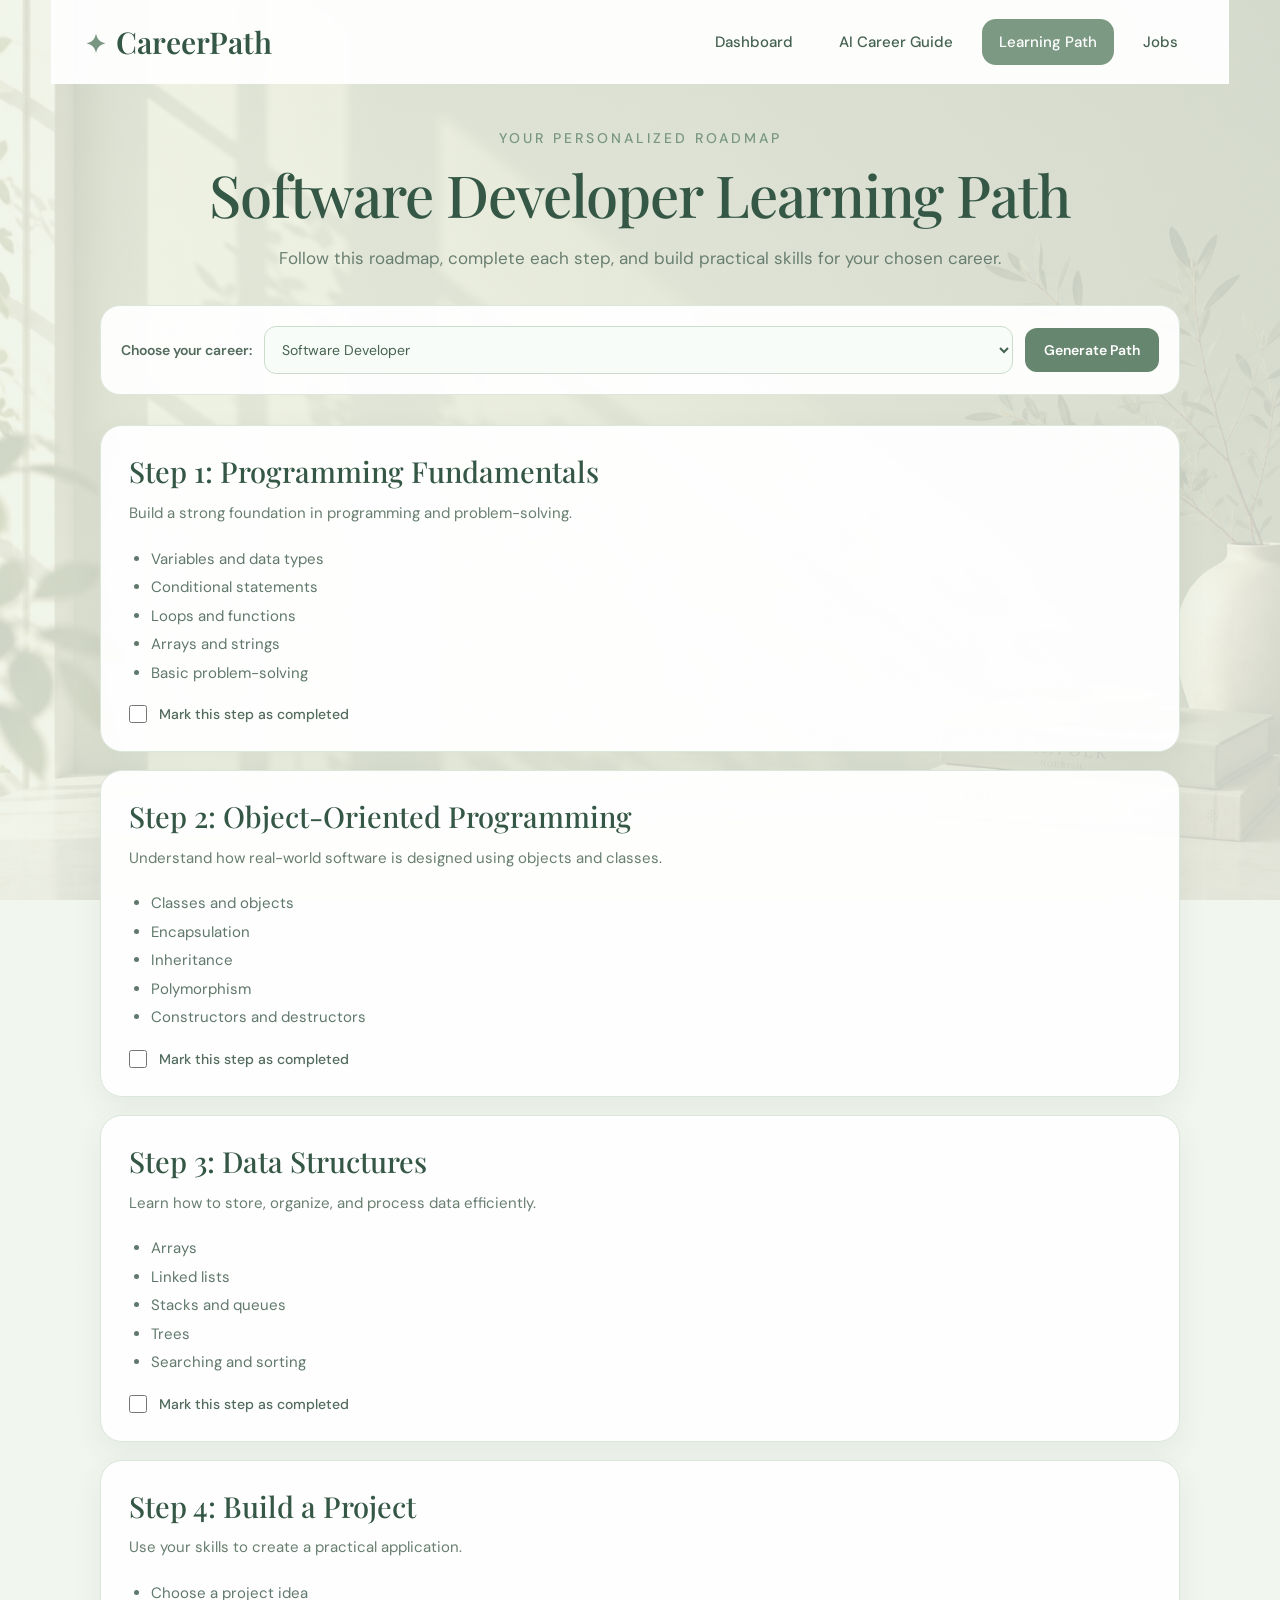
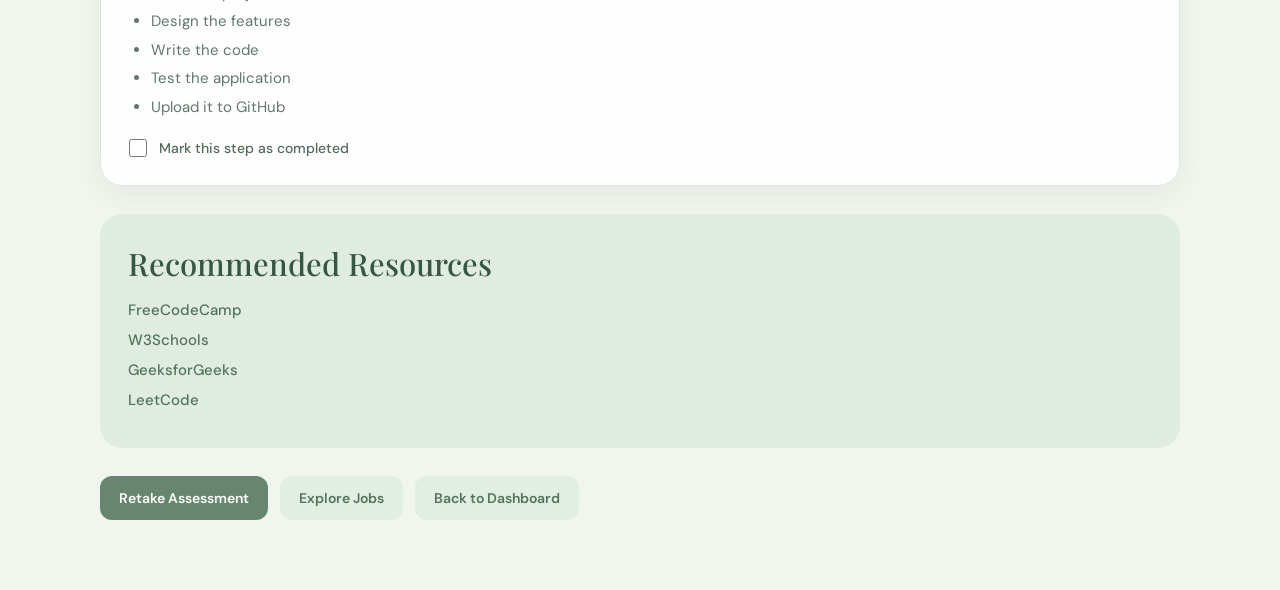
==== learning.html @ 3a050b4d "Initial CareerPath project" ====
<!DOCTYPE html>
<html lang="en">
<head>
  <meta charset="UTF-8">
  <meta name="viewport" content="width=device-width, initial-scale=1.0">

  <title>Learning Path | CareerPath</title>

  <link rel="preconnect" href="https://fonts.googleapis.com">
  <link rel="preconnect" href="https://fonts.gstatic.com" crossorigin>

  <link
    href="https://fonts.googleapis.com/css2?family=DM+Sans:wght@400;500;600;700&family=Playfair+Display:wght@400;500;600&display=swap"
    rel="stylesheet"
  >

  <style>
    * {
      margin: 0;
      padding: 0;
      box-sizing: border-box;
    }

    body {
      min-height: 100vh;
      color: #355746;
      font-family: "DM Sans", sans-serif;
      background:
        linear-gradient(
          rgba(238, 244, 235, 0.82),
          rgba(238, 244, 235, 0.88)
        ),
        url("images/learning-bg.png") center / cover fixed no-repeat;
    }

    a {
      color: inherit;
      text-decoration: none;
    }

    .navbar {
      width: min(1180px, 92%);
      min-height: 84px;
      margin: 0 auto;
      padding: 0 34px;
      display: flex;
      align-items: center;
      justify-content: space-between;
      gap: 25px;
      background: rgba(255, 255, 255, 0.94);
    }

    .logo {
      display: flex;
      align-items: center;
      gap: 10px;
      color: #355746;
      font-family: "Playfair Display", Georgia, serif;
      font-size: 30px;
      font-weight: 600;
      white-space: nowrap;
    }

    .logo-symbol {
      color: #789681;
      font-size: 25px;
      line-height: 1;
    }

    .nav-links {
      display: flex;
      align-items: center;
      justify-content: flex-end;
      flex-wrap: wrap;
      gap: 12px;
    }

    .nav-links a {
      padding: 13px 17px;
      border-radius: 14px;
      color: #456251;
      font-size: 15px;
      font-weight: 500;
      transition: 0.25s ease;
    }

    .nav-links a:hover,
    .nav-links a.active {
      color: white;
      background: #7c9983;
    }

    .page {
      width: min(1080px, 90%);
      margin: 45px auto 70px;
    }

    .hero {
      margin-bottom: 32px;
      text-align: center;
    }

    .eyebrow {
      margin-bottom: 14px;
      color: #789681;
      font-size: 14px;
      font-weight: 500;
      letter-spacing: 3px;
      text-transform: uppercase;
    }

    h1,
    h2,
    h3 {
      font-family: "Playfair Display", Georgia, serif;
      font-weight: 500;
    }

    .hero h1 {
      margin-bottom: 15px;
      color: #355746;
      font-size: clamp(40px, 5vw, 58px);
      line-height: 1.15;
      letter-spacing: -1px;
    }

    .hero p {
      color: #687e70;
      font-size: 17px;
      line-height: 1.8;
    }

    .career-selector {
      display: flex;
      align-items: center;
      gap: 12px;
      margin-bottom: 30px;
      padding: 20px;
      background: rgba(255, 255, 255, 0.94);
      border: 1px solid #dce7dc;
      border-radius: 20px;
    }

    .career-selector label {
      color: #526b5d;
      font-size: 14px;
      font-weight: 600;
    }

    select {
      flex: 1;
      padding: 13px;
      color: #456251;
      background: #f8fcf8;
      border: 1px solid #cbdccc;
      border-radius: 12px;
      font-family: "DM Sans", sans-serif;
      font-size: 14px;
    }

    button,
    .action-link {
      border: none;
      border-radius: 12px;
      padding: 13px 19px;
      color: white;
      background: #66866f;
      font-family: "DM Sans", sans-serif;
      font-size: 14px;
      font-weight: 600;
      cursor: pointer;
      text-decoration: none;
      transition: 0.25s ease;
    }

    button:hover,
    .action-link:hover {
      background: #52745d;
      transform: translateY(-2px);
    }

    .roadmap {
      display: grid;
      gap: 18px;
    }

    .roadmap-card {
      padding: 28px;
      background: rgba(255, 255, 255, 0.95);
      border: 1px solid #dce7dc;
      border-radius: 22px;
      box-shadow: 0 10px 28px rgba(68, 91, 72, 0.07);
    }

    .roadmap-card h2 {
      margin-bottom: 12px;
      color: #355746;
      font-size: 29px;
      line-height: 1.2;
    }

    .roadmap-card p {
      margin-bottom: 18px;
      color: #687e70;
      font-size: 15px;
      line-height: 1.7;
    }

    .roadmap-card ul {
      margin-bottom: 18px;
      padding-left: 22px;
      color: #60786b;
      line-height: 1.9;
      font-size: 15px;
    }

    .progress-area {
      display: flex;
      align-items: center;
      gap: 12px;
      margin-top: 18px;
    }

    .progress-area input {
      width: 18px;
      height: 18px;
      accent-color: #66866f;
      cursor: pointer;
    }

    .progress-area label {
      color: #526b5d;
      font-size: 14px;
      font-weight: 500;
    }

    .resources {
      margin-top: 28px;
      padding: 28px;
      background: rgba(225, 237, 224, 0.95);
      border-radius: 22px;
    }

    .resources h2 {
      margin-bottom: 16px;
      color: #355746;
      font-size: 31px;
    }

    .resources a {
      display: block;
      margin-bottom: 10px;
      color: #52745d;
      font-size: 15px;
      font-weight: 500;
    }

    .resources a:hover {
      text-decoration: underline;
    }

    .actions {
      display: flex;
      flex-wrap: wrap;
      gap: 12px;
      margin-top: 28px;
    }

    .secondary {
      color: #52745d;
      background: #e3eee2;
    }

    .secondary:hover {
      color: #355746;
      background: #d4e5d3;
    }

    @media (max-width: 800px) {
      .navbar {
        padding: 22px;
        flex-direction: column;
        align-items: flex-start;
      }

      .nav-links {
        justify-content: flex-start;
      }

      .career-selector {
        flex-direction: column;
        align-items: stretch;
      }

      .career-selector button {
        width: 100%;
      }
    }

    @media (max-width: 550px) {
      .navbar,
      .page {
        width: 92%;
      }

      .logo {
        font-size: 27px;
      }

      .nav-links {
        gap: 5px;
      }

      .nav-links a {
        padding: 10px 11px;
        font-size: 13px;
      }

      .roadmap-card,
      .resources {
        padding: 23px;
      }
    }
  </style>
</head>

<body>

  <nav class="navbar">
    <a href="dashboard.html" class="logo">
      <span class="logo-symbol">✦</span>
      CareerPath
    </a>

    <div class="nav-links">
      <a href="dashboard.html">Dashboard</a>
      <a href="assessment.html">AI Career Guide</a>
      <a href="learning.html" class="active">Learning Path</a>
      <a href="jobs.html">Jobs</a>
    </div>
  </nav>

  <main class="page">

    <section class="hero">
      <div class="eyebrow">Your Personalized Roadmap</div>

      <h1 id="pageTitle">Your Learning Path</h1>

      <p>
        Follow this roadmap, complete each step, and build practical skills
        for your chosen career.
      </p>
    </section>

    <section class="career-selector">
      <label for="careerSelect">Choose your career:</label>

      <select id="careerSelect">
        <option value="Software Developer">Software Developer</option>
        <option value="Frontend Web Developer">Frontend Web Developer</option>
        <option value="Data Analyst">Data Analyst</option>
        <option value="Cybersecurity Analyst">Cybersecurity Analyst</option>
      </select>

      <button onclick="generatePath()">Generate Path</button>
    </section>

    <section id="roadmap" class="roadmap"></section>

    <section class="resources">
      <h2>Recommended Resources</h2>

      <a href="https://www.freecodecamp.org/" target="_blank">
        FreeCodeCamp
      </a>

      <a href="https://www.w3schools.com/" target="_blank">
        W3Schools
      </a>

      <a href="https://www.geeksforgeeks.org/" target="_blank">
        GeeksforGeeks
      </a>

      <a href="https://leetcode.com/" target="_blank">
        LeetCode
      </a>
    </section>

    <div class="actions">
      <a href="assessment.html" class="action-link">
        Retake Assessment
      </a>

      <a href="jobs.html" class="action-link secondary">
        Explore Jobs
      </a>

      <a href="dashboard.html" class="action-link secondary">
        Back to Dashboard
      </a>
    </div>

  </main>

  <script>
    const roadmaps = {
      "Software Developer": [
        {
          title: "Step 1: Programming Fundamentals",
          description: "Build a strong foundation in programming and problem-solving.",
          topics: [
            "Variables and data types",
            "Conditional statements",
            "Loops and functions",
            "Arrays and strings",
            "Basic problem-solving"
          ]
        },
        {
          title: "Step 2: Object-Oriented Programming",
          description: "Understand how real-world software is designed using objects and classes.",
          topics: [
            "Classes and objects",
            "Encapsulation",
            "Inheritance",
            "Polymorphism",
            "Constructors and destructors"
          ]
        },
        {
          title: "Step 3: Data Structures",
          description: "Learn how to store, organize, and process data efficiently.",
          topics: [
            "Arrays",
            "Linked lists",
            "Stacks and queues",
            "Trees",
            "Searching and sorting"
          ]
        },
        {
          title: "Step 4: Build a Project",
          description: "Use your skills to create a practical application.",
          topics: [
            "Choose a project idea",
            "Design the features",
            "Write the code",
            "Test the application",
            "Upload it to GitHub"
          ]
        }
      ],

      "Frontend Web Developer": [
        {
          title: "Step 1: HTML",
          description: "Learn how to structure webpages.",
          topics: [
            "HTML elements",
            "Forms",
            "Tables",
            "Semantic HTML",
            "Accessibility basics"
          ]
        },
        {
          title: "Step 2: CSS",
          description: "Learn how to create attractive and responsive designs.",
          topics: [
            "Colors and typography",
            "Box model",
            "Flexbox",
            "CSS Grid",
            "Responsive design"
          ]
        },
        {
          title: "Step 3: JavaScript",
          description: "Add interaction and functionality to websites.",
          topics: [
            "Variables",
            "Functions",
            "Arrays and objects",
            "DOM manipulation",
            "Events"
          ]
        },
        {
          title: "Step 4: Build a Website",
          description: "Create and publish a complete responsive website.",
          topics: [
            "Plan the layout",
            "Create the pages",
            "Add JavaScript features",
            "Test on mobile",
            "Publish the project"
          ]
        }
      ],

      "Data Analyst": [
        {
          title: "Step 1: Excel and Statistics",
          description: "Learn the basics of working with data.",
          topics: [
            "Excel formulas",
            "Sorting and filtering",
            "Mean, median, and mode",
            "Charts",
            "Basic probability"
          ]
        },
        {
          title: "Step 2: SQL",
          description: "Learn how to retrieve information from databases.",
          topics: [
            "SELECT statements",
            "WHERE conditions",
            "GROUP BY",
            "JOIN operations",
            "Aggregate functions"
          ]
        },
        {
          title: "Step 3: Python for Data",
          description: "Use Python to clean and analyze datasets.",
          topics: [
            "Python basics",
            "Pandas",
            "NumPy",
            "Data cleaning",
            "Data visualization"
          ]
        },
        {
          title: "Step 4: Build a Dashboard",
          description: "Create a useful data analysis project.",
          topics: [
            "Find a dataset",
            "Clean the data",
            "Analyze patterns",
            "Create charts",
            "Present your findings"
          ]
        }
      ],

      "Cybersecurity Analyst": [
        {
          title: "Step 1: Networking Basics",
          description: "Understand how computers and networks communicate.",
          topics: [
            "IP addresses",
            "DNS",
            "HTTP and HTTPS",
            "Ports",
            "Network devices"
          ]
        },
        {
          title: "Step 2: Linux Fundamentals",
          description: "Learn the operating system commonly used in security work.",
          topics: [
            "Terminal commands",
            "Files and permissions",
            "Processes",
            "Users and groups",
            "Shell basics"
          ]
        },
        {
          title: "Step 3: Security Concepts",
          description: "Understand common security risks and protection methods.",
          topics: [
            "Threats and vulnerabilities",
            "Authentication",
            "Encryption",
            "Firewalls",
            "Security awareness"
          ]
        },
        {
          title: "Step 4: Security Project",
          description: "Apply your knowledge in a beginner-friendly project.",
          topics: [
            "Create a password checker",
            "Study common attacks",
            "Document security risks",
            "Test your project",
            "Publish your work"
          ]
        }
      ]
    };

    function generatePath() {
      const career = document.getElementById("careerSelect").value;
      const roadmap = document.getElementById("roadmap");

      document.getElementById("pageTitle").textContent =
        career + " Learning Path";

      roadmap.innerHTML = roadmaps[career].map((step, index) => `
        <article class="roadmap-card">
          <h2>${step.title}</h2>

          <p>${step.description}</p>

          <ul>
            ${step.topics.map(topic => `<li>${topic}</li>`).join("")}
          </ul>

          <div class="progress-area">
            <input
              type="checkbox"
              id="step-${career}-${index}"
              onchange="saveProgress('${career}', ${index}, this.checked)"
            >

            <label for="step-${career}-${index}">
              Mark this step as completed
            </label>
          </div>
        </article>
      `).join("");

      loadProgress(career);
      localStorage.setItem("careerPathSelectedCareer", career);
    }

    function saveProgress(career, index, checked) {
      const progress =
        JSON.parse(localStorage.getItem("careerPathProgress") || "{}");

      if (!progress[career]) {
        progress[career] = {};
      }

      progress[career][index] = checked;

      localStorage.setItem(
        "careerPathProgress",
        JSON.stringify(progress)
      );
    }

    function loadProgress(career) {
      const progress =
        JSON.parse(localStorage.getItem("careerPathProgress") || "{}");

      if (!progress[career]) {
        return;
      }

      Object.keys(progress[career]).forEach(index => {
        const checkbox = document.getElementById(
          `step-${career}-${index}`
        );

        if (checkbox) {
          checkbox.checked = progress[career][index];
        }
      });
    }

    const savedCareer =
      localStorage.getItem("careerPathSelectedCareer") ||
      "Software Developer";

    document.getElementById("careerSelect").value = savedCareer;
    generatePath();
  </script>

</body>
</html>
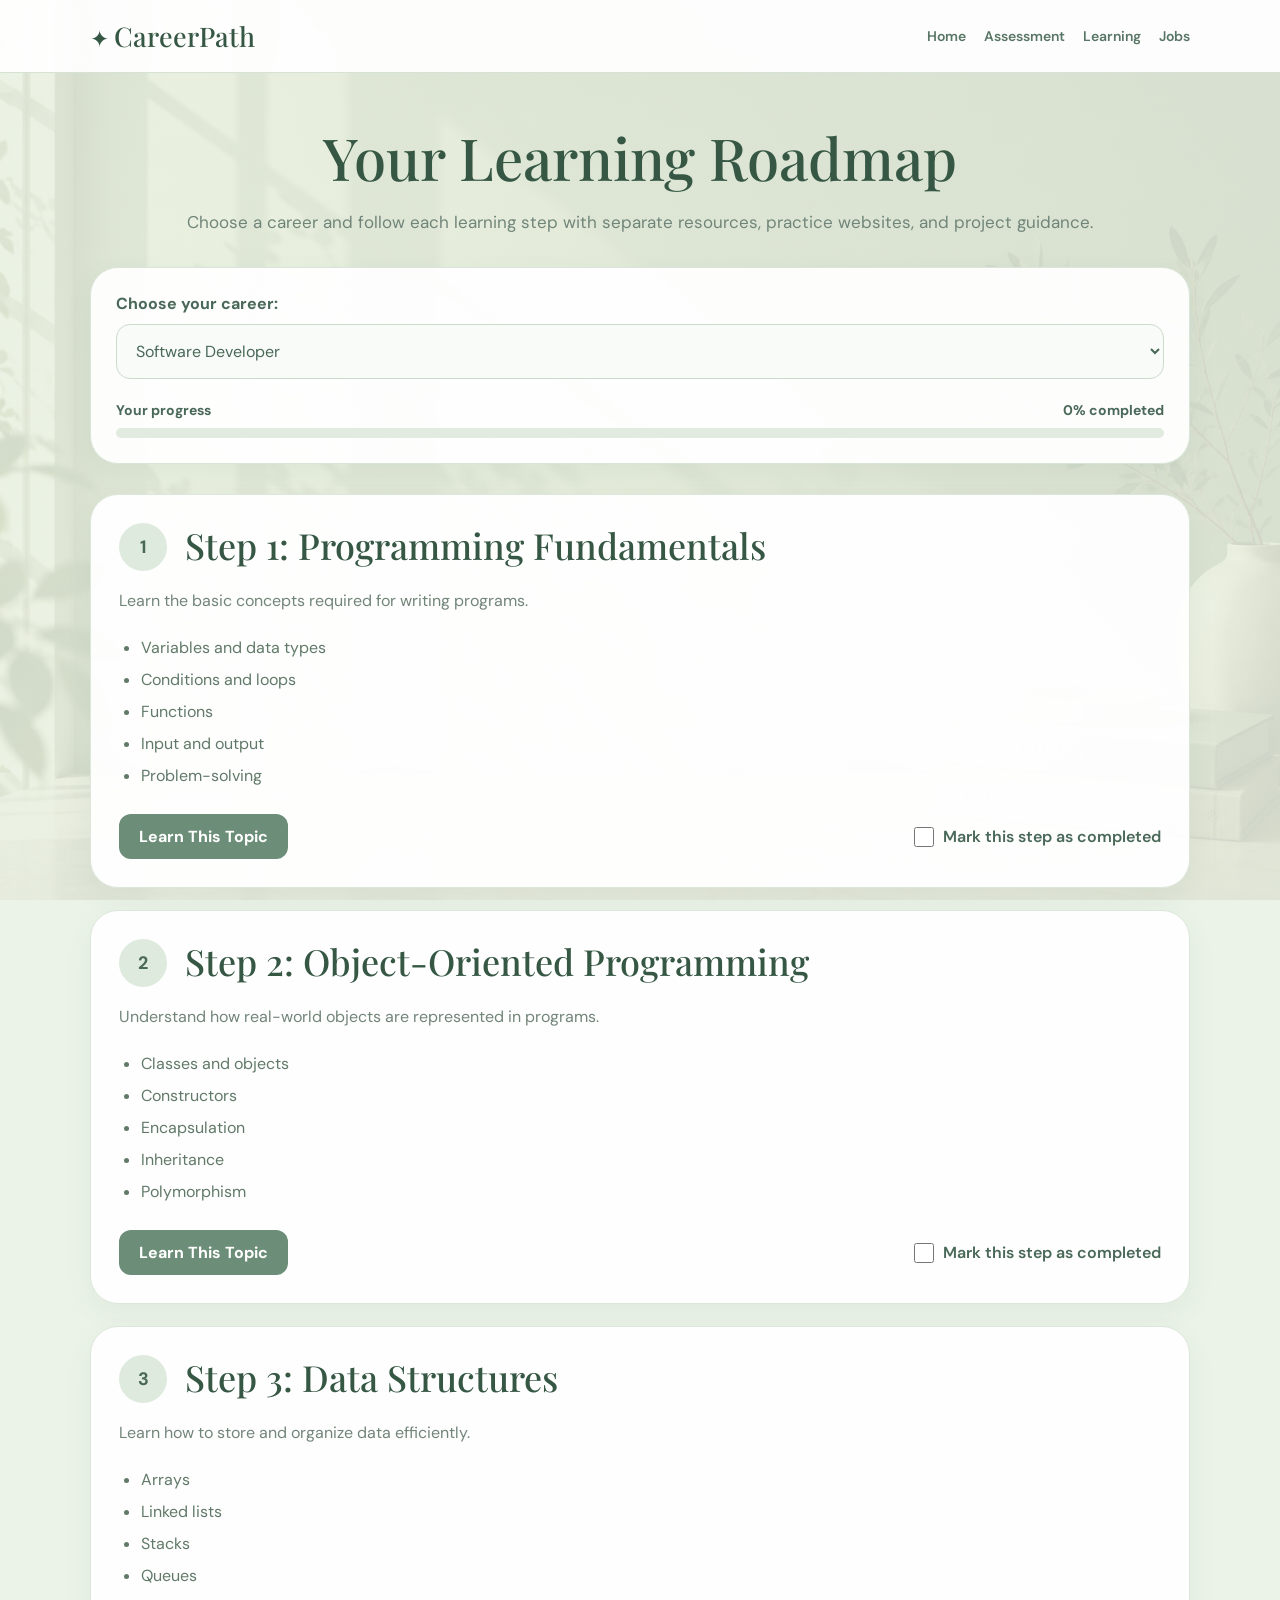
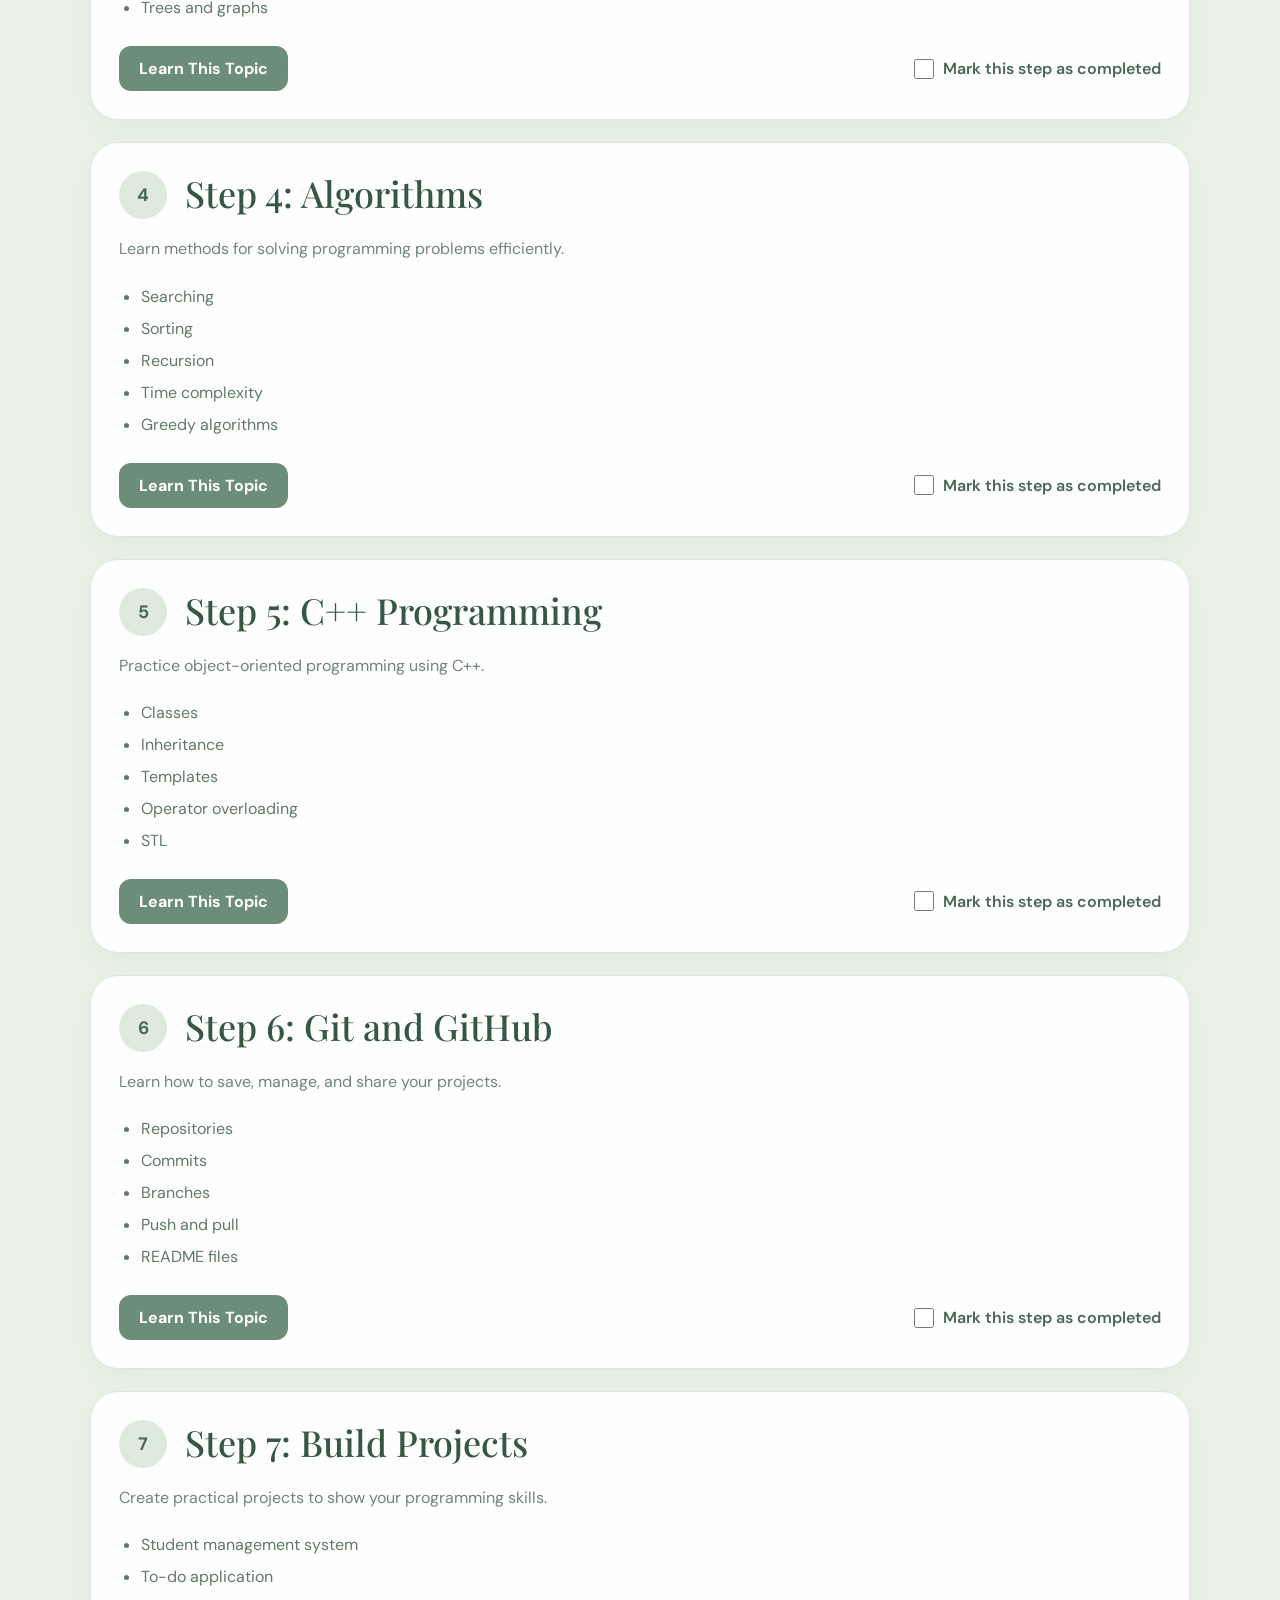
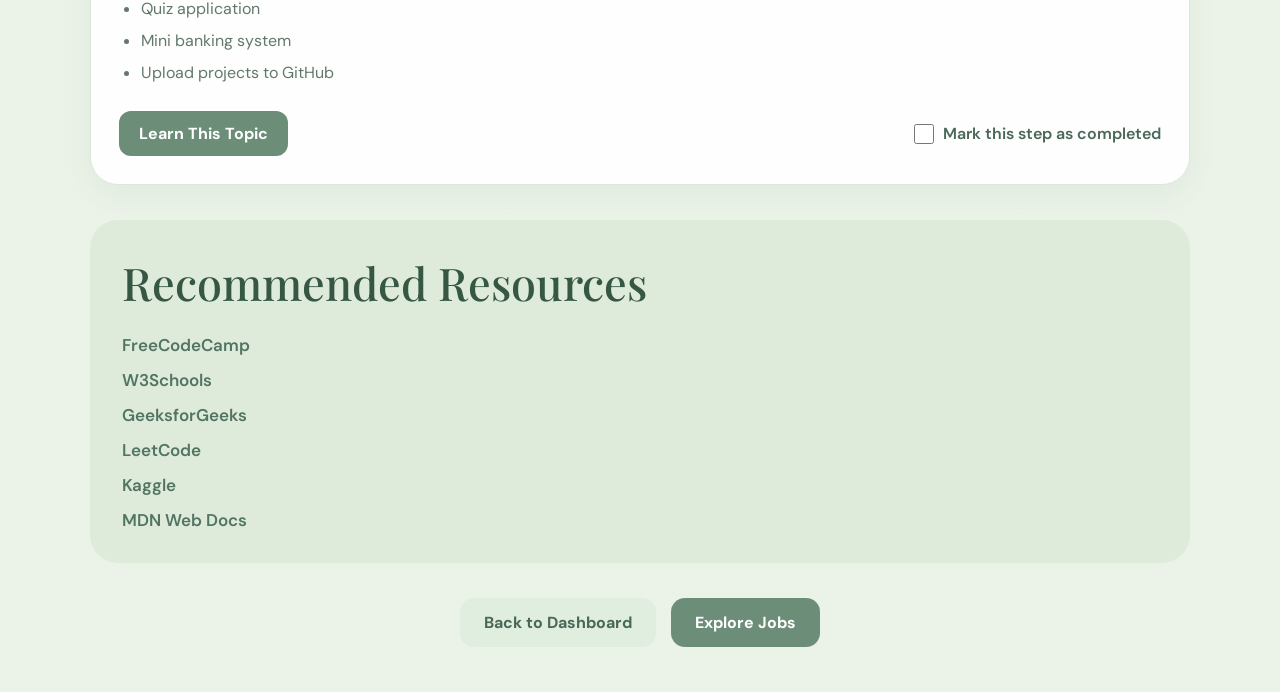
==== commit 1265c82b: "Update learning.html" ====
--- a/learning.html
+++ b/learning.html
@@ -4,7 +4,7 @@
   <meta charset="UTF-8">
   <meta name="viewport" content="width=device-width, initial-scale=1.0">
 
-  <title>Learning Path | CareerPath</title>
+  <title>CareerPath - Learning Roadmap</title>
 
   <link rel="preconnect" href="https://fonts.googleapis.com">
   <link rel="preconnect" href="https://fonts.gstatic.com" crossorigin>
@@ -16,309 +16,340 @@
 
   <style>
     * {
+      box-sizing: border-box;
       margin: 0;
       padding: 0;
-      box-sizing: border-box;
     }
 
     body {
+      font-family: "DM Sans", sans-serif;
+      color: #496858;
+      background:
+        linear-gradient(rgba(232, 241, 228, 0.88), rgba(232, 241, 228, 0.88)),
+        url("images/learning-bg.png") center/cover fixed;
       min-height: 100vh;
-      color: #355746;
-      font-family: "DM Sans", sans-serif;
-      background:
-        linear-gradient(
-          rgba(238, 244, 235, 0.82),
-          rgba(238, 244, 235, 0.88)
-        ),
-        url("images/learning-bg.png") center / cover fixed no-repeat;
-    }
-
-    a {
-      color: inherit;
+    }
+
+    header {
+      background: rgba(255, 255, 255, 0.92);
+      border-bottom: 1px solid #d6e2d5;
+      padding: 18px 7%;
+      display: flex;
+      justify-content: space-between;
+      align-items: center;
+      gap: 20px;
+      position: sticky;
+      top: 0;
+      z-index: 10;
+      backdrop-filter: blur(10px);
+    }
+
+    .logo {
+      color: #355744;
+      font-family: "Playfair Display", serif;
+      font-size: 27px;
+      font-weight: 500;
       text-decoration: none;
     }
 
-    .navbar {
-      width: min(1180px, 92%);
-      min-height: 84px;
-      margin: 0 auto;
-      padding: 0 34px;
+    .logo-symbol {
+      font-size: 23px;
+      margin-right: 5px;
+    }
+
+    nav {
+      display: flex;
+      gap: 18px;
+      flex-wrap: wrap;
+    }
+
+    nav a {
+      color: #587565;
+      text-decoration: none;
+      font-weight: 600;
+      font-size: 14px;
+    }
+
+    nav a:hover {
+      color: #315641;
+    }
+
+    .container {
+      width: min(1100px, 92%);
+      margin: 45px auto;
+    }
+
+    .intro {
+      text-align: center;
+      margin-bottom: 30px;
+    }
+
+    .intro h1 {
+      font-family: "Playfair Display", serif;
+      font-size: clamp(34px, 5vw, 58px);
+      font-weight: 500;
+      color: #355744;
+      margin-bottom: 12px;
+    }
+
+    .intro p {
+      color: #708579;
+      font-size: 17px;
+      line-height: 1.7;
+    }
+
+    .selector-card {
+      background: rgba(255, 255, 255, 0.94);
+      border: 1px solid #d9e5d8;
+      border-radius: 28px;
+      padding: 25px;
+      margin-bottom: 30px;
+      box-shadow: 0 10px 30px rgba(73, 104, 88, 0.06);
+    }
+
+    .selector-card label {
+      display: block;
+      margin-bottom: 10px;
+      font-weight: 700;
+      color: #496858;
+    }
+
+    select {
+      width: 100%;
+      padding: 15px;
+      border: 1px solid #cbdccc;
+      border-radius: 14px;
+      background: #f8fbf7;
+      color: #496858;
+      font: inherit;
+      outline: none;
+    }
+
+    select:focus {
+      border-color: #6c8e78;
+    }
+
+    .progress-area {
+      margin-top: 22px;
+    }
+
+    .progress-top {
+      display: flex;
+      justify-content: space-between;
+      gap: 15px;
+      margin-bottom: 9px;
+      font-size: 14px;
+      font-weight: 700;
+    }
+
+    .progress-track {
+      width: 100%;
+      height: 10px;
+      background: #e2ebe0;
+      border-radius: 20px;
+      overflow: hidden;
+    }
+
+    .progress-bar {
+      height: 100%;
+      width: 0%;
+      background: #6c8e78;
+      border-radius: 20px;
+      transition: width 0.3s ease;
+    }
+
+    .roadmap {
+      display: grid;
+      gap: 22px;
+    }
+
+    .step-card {
+      background: rgba(255, 255, 255, 0.95);
+      border: 1px solid #dce7da;
+      border-radius: 28px;
+      padding: 28px;
+      box-shadow: 0 10px 28px rgba(73, 104, 88, 0.06);
+    }
+
+    .step-card.completed {
+      border-color: #91ad98;
+      background: #f4f9f2;
+    }
+
+    .step-heading {
+      display: flex;
+      align-items: flex-start;
+      gap: 18px;
+      margin-bottom: 16px;
+    }
+
+    .step-number {
+      min-width: 48px;
+      height: 48px;
+      border-radius: 50%;
+      background: #dfeade;
+      color: #496858;
+      display: grid;
+      place-items: center;
+      font-weight: 700;
+      font-size: 18px;
+    }
+
+    .step-card h2 {
+      color: #355744;
+      font-family: "Playfair Display", serif;
+      font-size: clamp(25px, 4vw, 36px);
+      font-weight: 500;
+      line-height: 1.25;
+    }
+
+    .step-card p {
+      color: #728579;
+      line-height: 1.7;
+      margin-bottom: 18px;
+    }
+
+    .topics {
+      padding-left: 22px;
+      margin-bottom: 22px;
+      color: #617968;
+      line-height: 2;
+    }
+
+    .step-actions {
       display: flex;
       align-items: center;
       justify-content: space-between;
-      gap: 25px;
-      background: rgba(255, 255, 255, 0.94);
-    }
-
-    .logo {
+      gap: 18px;
+      flex-wrap: wrap;
+    }
+
+    .learn-button {
+      display: inline-block;
+      background: #6c8e78;
+      color: white;
+      text-decoration: none;
+      padding: 12px 20px;
+      border-radius: 12px;
+      font-weight: 700;
+      transition: 0.2s ease;
+    }
+
+    .learn-button:hover {
+      background: #52755f;
+      transform: translateY(-1px);
+    }
+
+    .complete-label {
       display: flex;
       align-items: center;
-      gap: 10px;
-      color: #355746;
-      font-family: "Playfair Display", Georgia, serif;
-      font-size: 30px;
-      font-weight: 600;
-      white-space: nowrap;
-    }
-
-    .logo-symbol {
-      color: #789681;
-      font-size: 25px;
-      line-height: 1;
-    }
-
-    .nav-links {
-      display: flex;
-      align-items: center;
-      justify-content: flex-end;
-      flex-wrap: wrap;
-      gap: 12px;
-    }
-
-    .nav-links a {
-      padding: 13px 17px;
-      border-radius: 14px;
-      color: #456251;
-      font-size: 15px;
-      font-weight: 500;
-      transition: 0.25s ease;
-    }
-
-    .nav-links a:hover,
-    .nav-links a.active {
-      color: white;
-      background: #7c9983;
-    }
-
-    .page {
-      width: min(1080px, 90%);
-      margin: 45px auto 70px;
-    }
-
-    .hero {
-      margin-bottom: 32px;
-      text-align: center;
-    }
-
-    .eyebrow {
-      margin-bottom: 14px;
-      color: #789681;
-      font-size: 14px;
-      font-weight: 500;
-      letter-spacing: 3px;
-      text-transform: uppercase;
-    }
-
-    h1,
-    h2,
-    h3 {
-      font-family: "Playfair Display", Georgia, serif;
-      font-weight: 500;
-    }
-
-    .hero h1 {
-      margin-bottom: 15px;
-      color: #355746;
-      font-size: clamp(40px, 5vw, 58px);
-      line-height: 1.15;
-      letter-spacing: -1px;
-    }
-
-    .hero p {
-      color: #687e70;
-      font-size: 17px;
-      line-height: 1.8;
-    }
-
-    .career-selector {
-      display: flex;
-      align-items: center;
-      gap: 12px;
-      margin-bottom: 30px;
-      padding: 20px;
-      background: rgba(255, 255, 255, 0.94);
-      border: 1px solid #dce7dc;
-      border-radius: 20px;
-    }
-
-    .career-selector label {
-      color: #526b5d;
-      font-size: 14px;
-      font-weight: 600;
-    }
-
-    select {
-      flex: 1;
-      padding: 13px;
-      color: #456251;
-      background: #f8fcf8;
-      border: 1px solid #cbdccc;
-      border-radius: 12px;
-      font-family: "DM Sans", sans-serif;
-      font-size: 14px;
-    }
-
-    button,
-    .action-link {
-      border: none;
-      border-radius: 12px;
-      padding: 13px 19px;
-      color: white;
-      background: #66866f;
-      font-family: "DM Sans", sans-serif;
-      font-size: 14px;
+      gap: 9px;
+      color: #496858;
       font-weight: 600;
       cursor: pointer;
+    }
+
+    .complete-label input {
+      width: 20px;
+      height: 20px;
+      accent-color: #6c8e78;
+      cursor: pointer;
+    }
+
+    .resources {
+      margin-top: 35px;
+      background: rgba(222, 235, 218, 0.96);
+      border-radius: 28px;
+      padding: 32px;
+    }
+
+    .resources h2 {
+      font-family: "Playfair Display", serif;
+      font-size: clamp(30px, 5vw, 45px);
+      font-weight: 500;
+      color: #355744;
+      margin-bottom: 22px;
+    }
+
+    .resource-list {
+      display: grid;
+      gap: 13px;
+    }
+
+    .resource-list a {
+      color: #527563;
+      font-size: 17px;
+      font-weight: 600;
       text-decoration: none;
-      transition: 0.25s ease;
-    }
-
-    button:hover,
-    .action-link:hover {
-      background: #52745d;
-      transform: translateY(-2px);
-    }
-
-    .roadmap {
-      display: grid;
-      gap: 18px;
-    }
-
-    .roadmap-card {
-      padding: 28px;
-      background: rgba(255, 255, 255, 0.95);
-      border: 1px solid #dce7dc;
-      border-radius: 22px;
-      box-shadow: 0 10px 28px rgba(68, 91, 72, 0.07);
-    }
-
-    .roadmap-card h2 {
-      margin-bottom: 12px;
-      color: #355746;
-      font-size: 29px;
-      line-height: 1.2;
-    }
-
-    .roadmap-card p {
-      margin-bottom: 18px;
-      color: #687e70;
-      font-size: 15px;
-      line-height: 1.7;
-    }
-
-    .roadmap-card ul {
-      margin-bottom: 18px;
-      padding-left: 22px;
-      color: #60786b;
-      line-height: 1.9;
-      font-size: 15px;
-    }
-
-    .progress-area {
+    }
+
+    .resource-list a:hover {
+      text-decoration: underline;
+    }
+
+    .bottom-actions {
       display: flex;
-      align-items: center;
-      gap: 12px;
-      margin-top: 18px;
-    }
-
-    .progress-area input {
-      width: 18px;
-      height: 18px;
-      accent-color: #66866f;
-      cursor: pointer;
-    }
-
-    .progress-area label {
-      color: #526b5d;
-      font-size: 14px;
-      font-weight: 500;
-    }
-
-    .resources {
-      margin-top: 28px;
-      padding: 28px;
-      background: rgba(225, 237, 224, 0.95);
-      border-radius: 22px;
-    }
-
-    .resources h2 {
-      margin-bottom: 16px;
-      color: #355746;
-      font-size: 31px;
-    }
-
-    .resources a {
-      display: block;
-      margin-bottom: 10px;
-      color: #52745d;
-      font-size: 15px;
-      font-weight: 500;
-    }
-
-    .resources a:hover {
-      text-decoration: underline;
-    }
-
-    .actions {
-      display: flex;
+      justify-content: center;
+      gap: 15px;
       flex-wrap: wrap;
-      gap: 12px;
-      margin-top: 28px;
-    }
-
-    .secondary {
-      color: #52745d;
-      background: #e3eee2;
-    }
-
-    .secondary:hover {
-      color: #355746;
-      background: #d4e5d3;
-    }
-
-    @media (max-width: 800px) {
-      .navbar {
+      margin: 35px 0;
+    }
+
+    .bottom-actions a {
+      text-decoration: none;
+      padding: 14px 24px;
+      border-radius: 14px;
+      background: #e0eee0;
+      color: #496858;
+      font-weight: 700;
+    }
+
+    .bottom-actions a.primary {
+      background: #6c8e78;
+      color: white;
+    }
+
+    @media (max-width: 600px) {
+      header {
+        padding: 15px 5%;
+        align-items: flex-start;
+        flex-direction: column;
+      }
+
+      nav {
+        gap: 12px;
+      }
+
+      .container {
+        width: 92%;
+        margin: 30px auto;
+      }
+
+      .selector-card,
+      .step-card,
+      .resources {
         padding: 22px;
+        border-radius: 23px;
+      }
+
+      .step-heading {
+        gap: 12px;
+      }
+
+      .step-number {
+        min-width: 40px;
+        height: 40px;
+        font-size: 15px;
+      }
+
+      .step-actions {
+        align-items: flex-start;
         flex-direction: column;
-        align-items: flex-start;
       }
 
-      .nav-links {
-        justify-content: flex-start;
-      }
-
-      .career-selector {
-        flex-direction: column;
-        align-items: stretch;
-      }
-
-      .career-selector button {
+      .learn-button {
         width: 100%;
-      }
-    }
-
-    @media (max-width: 550px) {
-      .navbar,
-      .page {
-        width: 92%;
-      }
-
-      .logo {
-        font-size: 27px;
-      }
-
-      .nav-links {
-        gap: 5px;
-      }
-
-      .nav-links a {
-        padding: 10px 11px;
-        font-size: 13px;
-      }
-
-      .roadmap-card,
-      .resources {
-        padding: 23px;
+        text-align: center;
       }
     }
   </style>
@@ -326,351 +357,550 @@
 
 <body>
 
-  <nav class="navbar">
+  <header>
     <a href="dashboard.html" class="logo">
-      <span class="logo-symbol">✦</span>
-      CareerPath
+      <span class="logo-symbol">✦</span>CareerPath
     </a>
 
-    <div class="nav-links">
-      <a href="dashboard.html">Dashboard</a>
-      <a href="assessment.html">AI Career Guide</a>
-      <a href="learning.html" class="active">Learning Path</a>
+    <nav>
+      <a href="dashboard.html">Home</a>
+      <a href="assessment.html">Assessment</a>
+      <a href="learning.html">Learning</a>
       <a href="jobs.html">Jobs</a>
-    </div>
-  </nav>
-
-  <main class="page">
-
-    <section class="hero">
-      <div class="eyebrow">Your Personalized Roadmap</div>
-
-      <h1 id="pageTitle">Your Learning Path</h1>
-
+    </nav>
+  </header>
+
+  <main class="container">
+
+    <section class="intro">
+      <h1>Your Learning Roadmap</h1>
       <p>
-        Follow this roadmap, complete each step, and build practical skills
-        for your chosen career.
+        Choose a career and follow each learning step with separate resources,
+        practice websites, and project guidance.
       </p>
     </section>
 
-    <section class="career-selector">
+    <section class="selector-card">
       <label for="careerSelect">Choose your career:</label>
 
       <select id="careerSelect">
-        <option value="Software Developer">Software Developer</option>
-        <option value="Frontend Web Developer">Frontend Web Developer</option>
-        <option value="Data Analyst">Data Analyst</option>
-        <option value="Cybersecurity Analyst">Cybersecurity Analyst</option>
+        <option value="software">Software Developer</option>
+        <option value="frontend">Frontend Web Developer</option>
+        <option value="data">Data Analyst</option>
+        <option value="cybersecurity">Cybersecurity Analyst</option>
       </select>
 
-      <button onclick="generatePath()">Generate Path</button>
+      <div class="progress-area">
+        <div class="progress-top">
+          <span>Your progress</span>
+          <span id="progressText">0% completed</span>
+        </div>
+
+        <div class="progress-track">
+          <div class="progress-bar" id="progressBar"></div>
+        </div>
+      </div>
     </section>
 
-    <section id="roadmap" class="roadmap"></section>
+    <section class="roadmap" id="roadmap"></section>
 
     <section class="resources">
       <h2>Recommended Resources</h2>
 
-      <a href="https://www.freecodecamp.org/" target="_blank">
-        FreeCodeCamp
-      </a>
-
-      <a href="https://www.w3schools.com/" target="_blank">
-        W3Schools
-      </a>
-
-      <a href="https://www.geeksforgeeks.org/" target="_blank">
-        GeeksforGeeks
-      </a>
-
-      <a href="https://leetcode.com/" target="_blank">
-        LeetCode
-      </a>
+      <div class="resource-list">
+        <a href="https://www.freecodecamp.org/" target="_blank">
+          FreeCodeCamp
+        </a>
+
+        <a href="https://www.w3schools.com/" target="_blank">
+          W3Schools
+        </a>
+
+        <a href="https://www.geeksforgeeks.org/" target="_blank">
+          GeeksforGeeks
+        </a>
+
+        <a href="https://leetcode.com/" target="_blank">
+          LeetCode
+        </a>
+
+        <a href="https://www.kaggle.com/" target="_blank">
+          Kaggle
+        </a>
+
+        <a href="https://developer.mozilla.org/" target="_blank">
+          MDN Web Docs
+        </a>
+      </div>
     </section>
 
-    <div class="actions">
-      <a href="assessment.html" class="action-link">
-        Retake Assessment
-      </a>
-
-      <a href="jobs.html" class="action-link secondary">
-        Explore Jobs
-      </a>
-
-      <a href="dashboard.html" class="action-link secondary">
-        Back to Dashboard
-      </a>
+    <div class="bottom-actions">
+      <a href="dashboard.html">Back to Dashboard</a>
+      <a href="jobs.html" class="primary">Explore Jobs</a>
     </div>
 
   </main>
 
   <script>
-    const roadmaps = {
-      "Software Developer": [
-        {
-          title: "Step 1: Programming Fundamentals",
-          description: "Build a strong foundation in programming and problem-solving.",
-          topics: [
-            "Variables and data types",
-            "Conditional statements",
-            "Loops and functions",
-            "Arrays and strings",
-            "Basic problem-solving"
-          ]
-        },
-        {
-          title: "Step 2: Object-Oriented Programming",
-          description: "Understand how real-world software is designed using objects and classes.",
-          topics: [
-            "Classes and objects",
-            "Encapsulation",
-            "Inheritance",
-            "Polymorphism",
-            "Constructors and destructors"
-          ]
-        },
-        {
-          title: "Step 3: Data Structures",
-          description: "Learn how to store, organize, and process data efficiently.",
-          topics: [
-            "Arrays",
-            "Linked lists",
-            "Stacks and queues",
-            "Trees",
-            "Searching and sorting"
-          ]
-        },
-        {
-          title: "Step 4: Build a Project",
-          description: "Use your skills to create a practical application.",
-          topics: [
-            "Choose a project idea",
-            "Design the features",
-            "Write the code",
-            "Test the application",
-            "Upload it to GitHub"
-          ]
+    const careerSelect = document.getElementById("careerSelect");
+    const roadmap = document.getElementById("roadmap");
+    const progressText = document.getElementById("progressText");
+    const progressBar = document.getElementById("progressBar");
+
+    const careerData = {
+      software: {
+        title: "Software Developer",
+        steps: [
+          {
+            title: "Programming Fundamentals",
+            description: "Learn the basic concepts required for writing programs.",
+            topics: [
+              "Variables and data types",
+              "Conditions and loops",
+              "Functions",
+              "Input and output",
+              "Problem-solving"
+            ],
+            link: "https://www.python.org/about/gettingstarted/"
+          },
+          {
+            title: "Object-Oriented Programming",
+            description: "Understand how real-world objects are represented in programs.",
+            topics: [
+              "Classes and objects",
+              "Constructors",
+              "Encapsulation",
+              "Inheritance",
+              "Polymorphism"
+            ],
+            link: "https://www.geeksforgeeks.org/object-oriented-programming-oops-concept-in-java/"
+          },
+          {
+            title: "Data Structures",
+            description: "Learn how to store and organize data efficiently.",
+            topics: [
+              "Arrays",
+              "Linked lists",
+              "Stacks",
+              "Queues",
+              "Trees and graphs"
+            ],
+            link: "https://www.geeksforgeeks.org/data-structures/"
+          },
+          {
+            title: "Algorithms",
+            description: "Learn methods for solving programming problems efficiently.",
+            topics: [
+              "Searching",
+              "Sorting",
+              "Recursion",
+              "Time complexity",
+              "Greedy algorithms"
+            ],
+            link: "https://visualgo.net/en"
+          },
+          {
+            title: "C++ Programming",
+            description: "Practice object-oriented programming using C++.",
+            topics: [
+              "Classes",
+              "Inheritance",
+              "Templates",
+              "Operator overloading",
+              "STL"
+            ],
+            link: "https://www.learncpp.com/"
+          },
+          {
+            title: "Git and GitHub",
+            description: "Learn how to save, manage, and share your projects.",
+            topics: [
+              "Repositories",
+              "Commits",
+              "Branches",
+              "Push and pull",
+              "README files"
+            ],
+            link: "https://skills.github.com/"
+          },
+          {
+            title: "Build Projects",
+            description: "Create practical projects to show your programming skills.",
+            topics: [
+              "Student management system",
+              "To-do application",
+              "Quiz application",
+              "Mini banking system",
+              "Upload projects to GitHub"
+            ],
+            link: "https://github.com/"
+          }
+        ]
+      },
+
+      frontend: {
+        title: "Frontend Web Developer",
+        steps: [
+          {
+            title: "HTML",
+            description: "Learn how to create the structure of a webpage.",
+            topics: [
+              "HTML elements",
+              "Headings and paragraphs",
+              "Links and images",
+              "Forms",
+              "Semantic HTML"
+            ],
+            link: "https://www.w3schools.com/html/"
+          },
+          {
+            title: "CSS",
+            description: "Learn how to style and design webpages.",
+            topics: [
+              "Colors and fonts",
+              "Box model",
+              "Flexbox",
+              "Grid",
+              "Responsive design"
+            ],
+            link: "https://www.w3schools.com/css/"
+          },
+          {
+            title: "JavaScript",
+            description: "Learn how to add logic and interaction to websites.",
+            topics: [
+              "Variables",
+              "Functions",
+              "Arrays and objects",
+              "DOM manipulation",
+              "Events"
+            ],
+            link: "https://javascript.info/"
+          },
+          {
+            title: "Responsive Web Design",
+            description: "Make websites work properly on mobile, tablet, and laptop screens.",
+            topics: [
+              "Media queries",
+              "Mobile-first design",
+              "Flexible layouts",
+              "Responsive images",
+              "Accessibility"
+            ],
+            link: "https://developer.mozilla.org/en-US/docs/Learn/CSS/CSS_layout/Responsive_Design"
+          },
+          {
+            title: "React",
+            description: "Learn how to build modern user interfaces using React.",
+            topics: [
+              "Components",
+              "Props",
+              "State",
+              "Events",
+              "React hooks"
+            ],
+            link: "https://react.dev/learn"
+          },
+          {
+            title: "Git and GitHub",
+            description: "Learn how to publish and manage your web projects.",
+            topics: [
+              "Repositories",
+              "Commits",
+              "Branches",
+              "GitHub Pages",
+              "Project documentation"
+            ],
+            link: "https://skills.github.com/"
+          },
+          {
+            title: "Build a Portfolio Website",
+            description: "Create a personal portfolio to display your projects and skills.",
+            topics: [
+              "About section",
+              "Skills section",
+              "Project cards",
+              "Contact section",
+              "Deploy the website"
+            ],
+            link: "https://pages.github.com/"
+          }
+        ]
+      },
+
+      data: {
+        title: "Data Analyst",
+        steps: [
+          {
+            title: "Excel and Statistics",
+            description: "Learn the basics of working with data.",
+            topics: [
+              "Excel formulas",
+              "Sorting and filtering",
+              "Mean, median, and mode",
+              "Charts",
+              "Basic probability"
+            ],
+            link: "https://support.microsoft.com/en-us/excel"
+          },
+          {
+            title: "SQL",
+            description: "Learn how to retrieve information from databases.",
+            topics: [
+              "SELECT statements",
+              "WHERE conditions",
+              "GROUP BY",
+              "JOIN operations",
+              "Aggregate functions"
+            ],
+            link: "https://www.w3schools.com/sql/"
+          },
+          {
+            title: "Python for Data Analysis",
+            description: "Use Python to clean, process, and analyze datasets.",
+            topics: [
+              "Python basics",
+              "Lists and dictionaries",
+              "Functions",
+              "File handling",
+              "Data processing"
+            ],
+            link: "https://www.python.org/about/gettingstarted/"
+          },
+          {
+            title: "NumPy",
+            description: "Learn numerical calculations using Python arrays.",
+            topics: [
+              "Arrays",
+              "Array indexing",
+              "Mathematical operations",
+              "Statistics",
+              "Matrix operations"
+            ],
+            link: "https://numpy.org/learn/"
+          },
+          {
+            title: "Pandas",
+            description: "Learn how to clean and analyze tabular data.",
+            topics: [
+              "Series",
+              "DataFrames",
+              "Reading CSV files",
+              "Missing values",
+              "Filtering data"
+            ],
+            link: "https://pandas.pydata.org/docs/getting_started/"
+          },
+          {
+            title: "Data Visualization",
+            description: "Learn how to present data through meaningful charts.",
+            topics: [
+              "Bar charts",
+              "Line charts",
+              "Pie charts",
+              "Scatter plots",
+              "Dashboard design"
+            ],
+            link: "https://www.kaggle.com/learn/data-visualization"
+          },
+          {
+            title: "Build a Dashboard",
+            description: "Create a useful data analysis project.",
+            topics: [
+              "Find a dataset",
+              "Clean the data",
+              "Analyze patterns",
+              "Create charts",
+              "Present your findings"
+            ],
+            link: "https://www.kaggle.com/"
+          }
+        ]
+      },
+
+      cybersecurity: {
+        title: "Cybersecurity Analyst",
+        steps: [
+          {
+            title: "Networking Fundamentals",
+            description: "Understand how computers and networks communicate.",
+            topics: [
+              "IP addresses",
+              "DNS",
+              "HTTP and HTTPS",
+              "TCP and UDP",
+              "Network security"
+            ],
+            link: "https://www.cisco.com/c/en/us/training-events/training-certifications/training/training-services/courses/introduction-to-cybersecurity.html"
+          },
+          {
+            title: "Linux Fundamentals",
+            description: "Learn the Linux commands commonly used in cybersecurity.",
+            topics: [
+              "Terminal commands",
+              "Files and folders",
+              "Permissions",
+              "Processes",
+              "Shell basics"
+            ],
+            link: "https://linuxjourney.com/"
+          },
+          {
+            title: "Python Programming",
+            description: "Use Python to automate security-related tasks.",
+            topics: [
+              "Python basics",
+              "Functions",
+              "File handling",
+              "Networking scripts",
+              "Automation"
+            ],
+            link: "https://www.python.org/about/gettingstarted/"
+          },
+          {
+            title: "Cybersecurity Basics",
+            description: "Understand common threats and security practices.",
+            topics: [
+              "Malware",
+              "Phishing",
+              "Passwords",
+              "Authentication",
+              "Security principles"
+            ],
+            link: "https://www.cisco.com/c/en/us/training-events/training-certifications/training/training-services/courses/introduction-to-cybersecurity.html"
+          },
+          {
+            title: "Ethical Hacking Basics",
+            description: "Learn security testing in legal practice environments.",
+            topics: [
+              "Reconnaissance",
+              "Scanning",
+              "Vulnerabilities",
+              "Security tools",
+              "Safe practice labs"
+            ],
+            link: "https://tryhackme.com/"
+          },
+          {
+            title: "Web Security",
+            description: "Learn how websites can be attacked and protected.",
+            topics: [
+              "SQL injection",
+              "Cross-site scripting",
+              "Authentication issues",
+              "Access control",
+              "Secure coding"
+            ],
+            link: "https://portswigger.net/web-security"
+          },
+          {
+            title: "Security Projects",
+            description: "Build practical projects to demonstrate your cybersecurity skills.",
+            topics: [
+              "Password strength checker",
+              "Network scanner",
+              "Log analyzer",
+              "Phishing awareness page",
+              "Security report"
+            ],
+            link: "https://github.com/"
+          }
+        ]
+      }
+    };
+
+    function getStorageKey() {
+      return "careerPathProgress_" + careerSelect.value;
+    }
+
+    function loadProgress() {
+      return JSON.parse(localStorage.getItem(getStorageKey())) || [];
+    }
+
+    function saveProgress(progress) {
+      localStorage.setItem(getStorageKey(), JSON.stringify(progress));
+    }
+
+    function updateProgress() {
+      const steps = careerData[careerSelect.value].steps;
+      const progress = loadProgress();
+
+      const completedCount = progress.filter(Boolean).length;
+      const percentage = Math.round((completedCount / steps.length) * 100);
+
+      progressText.textContent = percentage + "% completed";
+      progressBar.style.width = percentage + "%";
+    }
+
+    function displayRoadmap() {
+      const selectedCareer = careerData[careerSelect.value];
+      const progress = loadProgress();
+
+      roadmap.innerHTML = "";
+
+      selectedCareer.steps.forEach((step, index) => {
+        const card = document.createElement("article");
+        card.className = "step-card";
+
+        if (progress[index]) {
+          card.classList.add("completed");
         }
-      ],
-
-      "Frontend Web Developer": [
-        {
-          title: "Step 1: HTML",
-          description: "Learn how to structure webpages.",
-          topics: [
-            "HTML elements",
-            "Forms",
-            "Tables",
-            "Semantic HTML",
-            "Accessibility basics"
-          ]
-        },
-        {
-          title: "Step 2: CSS",
-          description: "Learn how to create attractive and responsive designs.",
-          topics: [
-            "Colors and typography",
-            "Box model",
-            "Flexbox",
-            "CSS Grid",
-            "Responsive design"
-          ]
-        },
-        {
-          title: "Step 3: JavaScript",
-          description: "Add interaction and functionality to websites.",
-          topics: [
-            "Variables",
-            "Functions",
-            "Arrays and objects",
-            "DOM manipulation",
-            "Events"
-          ]
-        },
-        {
-          title: "Step 4: Build a Website",
-          description: "Create and publish a complete responsive website.",
-          topics: [
-            "Plan the layout",
-            "Create the pages",
-            "Add JavaScript features",
-            "Test on mobile",
-            "Publish the project"
-          ]
-        }
-      ],
-
-      "Data Analyst": [
-        {
-          title: "Step 1: Excel and Statistics",
-          description: "Learn the basics of working with data.",
-          topics: [
-            "Excel formulas",
-            "Sorting and filtering",
-            "Mean, median, and mode",
-            "Charts",
-            "Basic probability"
-          ]
-        },
-        {
-          title: "Step 2: SQL",
-          description: "Learn how to retrieve information from databases.",
-          topics: [
-            "SELECT statements",
-            "WHERE conditions",
-            "GROUP BY",
-            "JOIN operations",
-            "Aggregate functions"
-          ]
-        },
-        {
-          title: "Step 3: Python for Data",
-          description: "Use Python to clean and analyze datasets.",
-          topics: [
-            "Python basics",
-            "Pandas",
-            "NumPy",
-            "Data cleaning",
-            "Data visualization"
-          ]
-        },
-        {
-          title: "Step 4: Build a Dashboard",
-          description: "Create a useful data analysis project.",
-          topics: [
-            "Find a dataset",
-            "Clean the data",
-            "Analyze patterns",
-            "Create charts",
-            "Present your findings"
-          ]
-        }
-      ],
-
-      "Cybersecurity Analyst": [
-        {
-          title: "Step 1: Networking Basics",
-          description: "Understand how computers and networks communicate.",
-          topics: [
-            "IP addresses",
-            "DNS",
-            "HTTP and HTTPS",
-            "Ports",
-            "Network devices"
-          ]
-        },
-        {
-          title: "Step 2: Linux Fundamentals",
-          description: "Learn the operating system commonly used in security work.",
-          topics: [
-            "Terminal commands",
-            "Files and permissions",
-            "Processes",
-            "Users and groups",
-            "Shell basics"
-          ]
-        },
-        {
-          title: "Step 3: Security Concepts",
-          description: "Understand common security risks and protection methods.",
-          topics: [
-            "Threats and vulnerabilities",
-            "Authentication",
-            "Encryption",
-            "Firewalls",
-            "Security awareness"
-          ]
-        },
-        {
-          title: "Step 4: Security Project",
-          description: "Apply your knowledge in a beginner-friendly project.",
-          topics: [
-            "Create a password checker",
-            "Study common attacks",
-            "Document security risks",
-            "Test your project",
-            "Publish your work"
-          ]
-        }
-      ]
-    };
-
-    function generatePath() {
-      const career = document.getElementById("careerSelect").value;
-      const roadmap = document.getElementById("roadmap");
-
-      document.getElementById("pageTitle").textContent =
-        career + " Learning Path";
-
-      roadmap.innerHTML = roadmaps[career].map((step, index) => `
-        <article class="roadmap-card">
-          <h2>${step.title}</h2>
+
+        card.innerHTML = `
+          <div class="step-heading">
+            <div class="step-number">${index + 1}</div>
+
+            <div>
+              <h2>Step ${index + 1}: ${step.title}</h2>
+            </div>
+          </div>
 
           <p>${step.description}</p>
 
-          <ul>
+          <ul class="topics">
             ${step.topics.map(topic => `<li>${topic}</li>`).join("")}
           </ul>
 
-          <div class="progress-area">
-            <input
-              type="checkbox"
-              id="step-${career}-${index}"
-              onchange="saveProgress('${career}', ${index}, this.checked)"
+          <div class="step-actions">
+            <a
+              class="learn-button"
+              href="${step.link}"
+              target="_blank"
+              rel="noopener noreferrer"
             >
-
-            <label for="step-${career}-${index}">
+              Learn This Topic
+            </a>
+
+            <label class="complete-label">
+              <input
+                type="checkbox"
+                data-index="${index}"
+                ${progress[index] ? "checked" : ""}
+              >
               Mark this step as completed
             </label>
           </div>
-        </article>
-      `).join("");
-
-      loadProgress(career);
-      localStorage.setItem("careerPathSelectedCareer", career);
-    }
-
-    function saveProgress(career, index, checked) {
-      const progress =
-        JSON.parse(localStorage.getItem("careerPathProgress") || "{}");
-
-      if (!progress[career]) {
-        progress[career] = {};
-      }
-
-      progress[career][index] = checked;
-
-      localStorage.setItem(
-        "careerPathProgress",
-        JSON.stringify(progress)
-      );
-    }
-
-    function loadProgress(career) {
-      const progress =
-        JSON.parse(localStorage.getItem("careerPathProgress") || "{}");
-
-      if (!progress[career]) {
-        return;
-      }
-
-      Object.keys(progress[career]).forEach(index => {
-        const checkbox = document.getElementById(
-          `step-${career}-${index}`
-        );
-
-        if (checkbox) {
-          checkbox.checked = progress[career][index];
-        }
+        `;
+
+        roadmap.appendChild(card);
       });
-    }
-
-    const savedCareer =
-      localStorage.getItem("careerPathSelectedCareer") ||
-      "Software Developer";
-
-    document.getElementById("careerSelect").value = savedCareer;
-    generatePath();
+
+      document.querySelectorAll('input[type="checkbox"]').forEach(checkbox => {
+        checkbox.addEventListener("change", function () {
+          const currentProgress = loadProgress();
+          currentProgress[Number(this.dataset.index)] = this.checked;
+          saveProgress(currentProgress);
+          displayRoadmap();
+          updateProgress();
+        });
+      });
+
+      updateProgress();
+    }
+
+    careerSelect.addEventListener("change", displayRoadmap);
+
+    displayRoadmap();
   </script>
 
 </body>
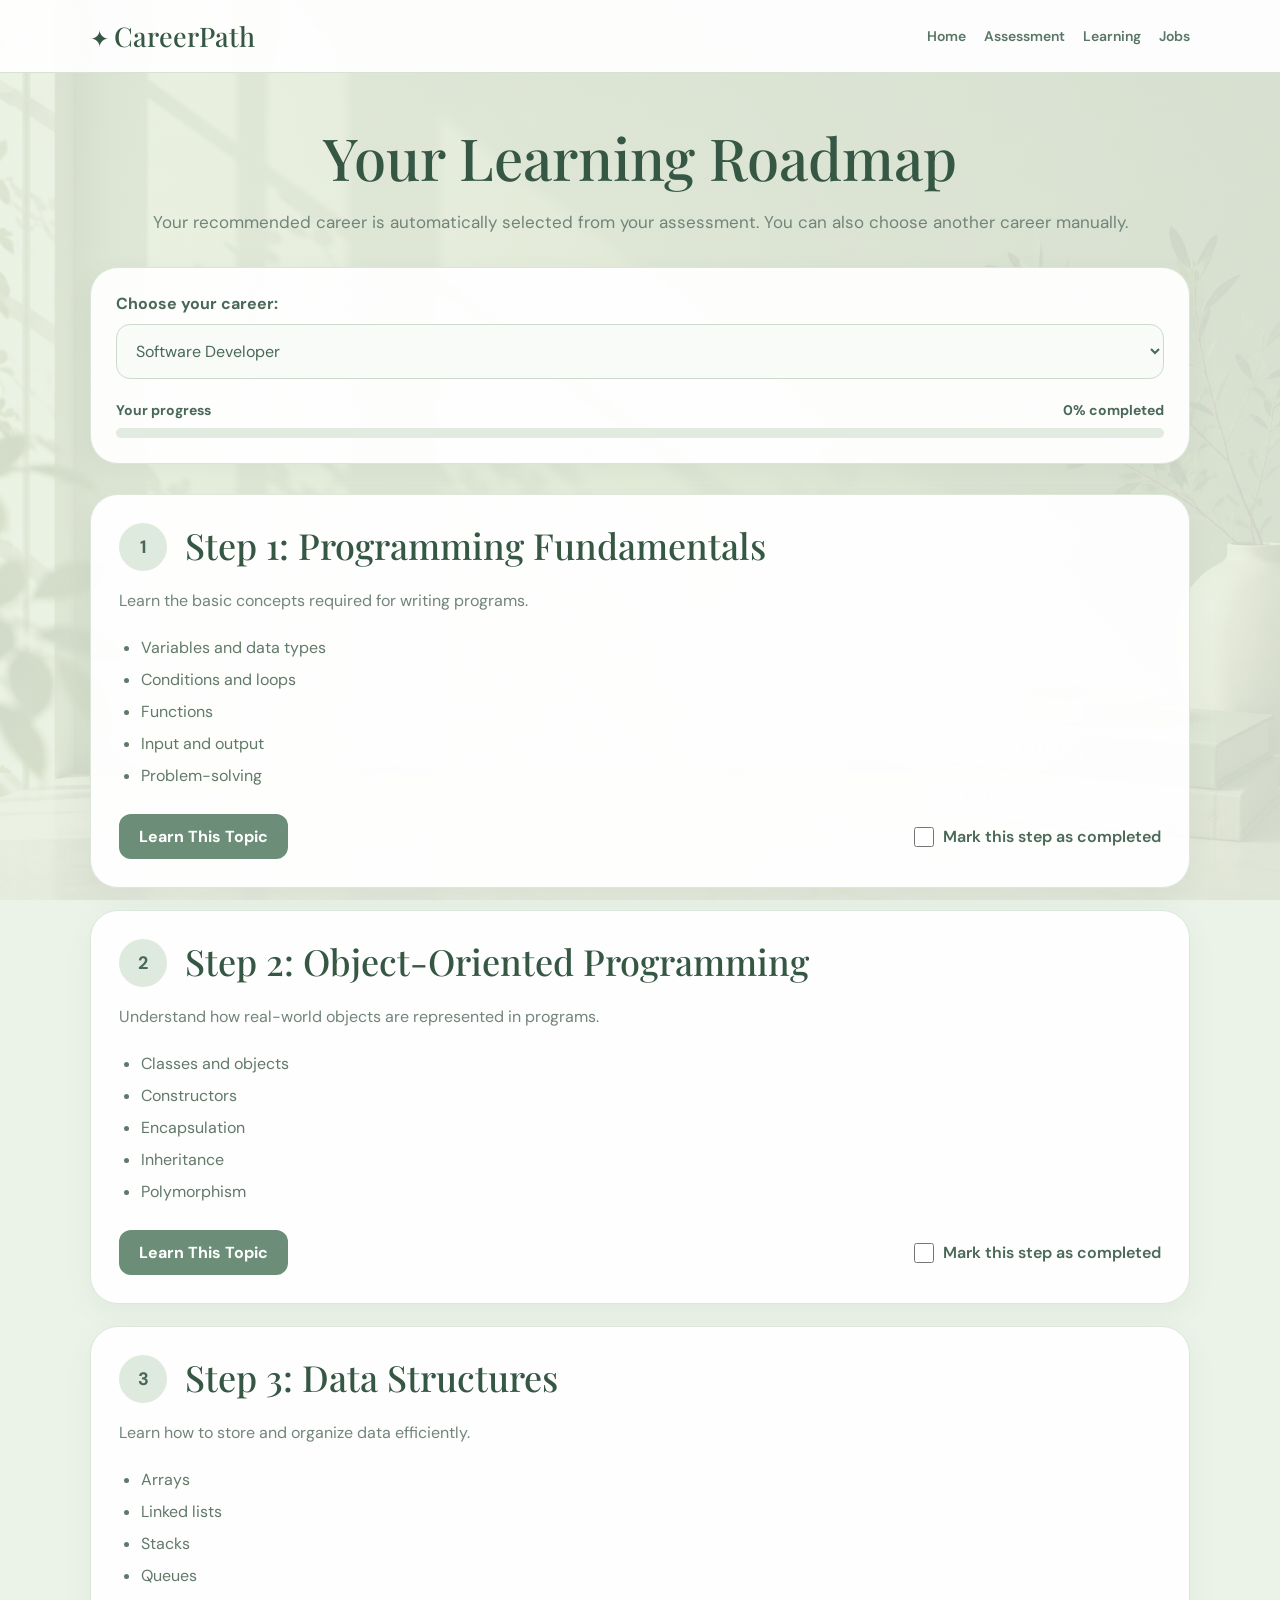
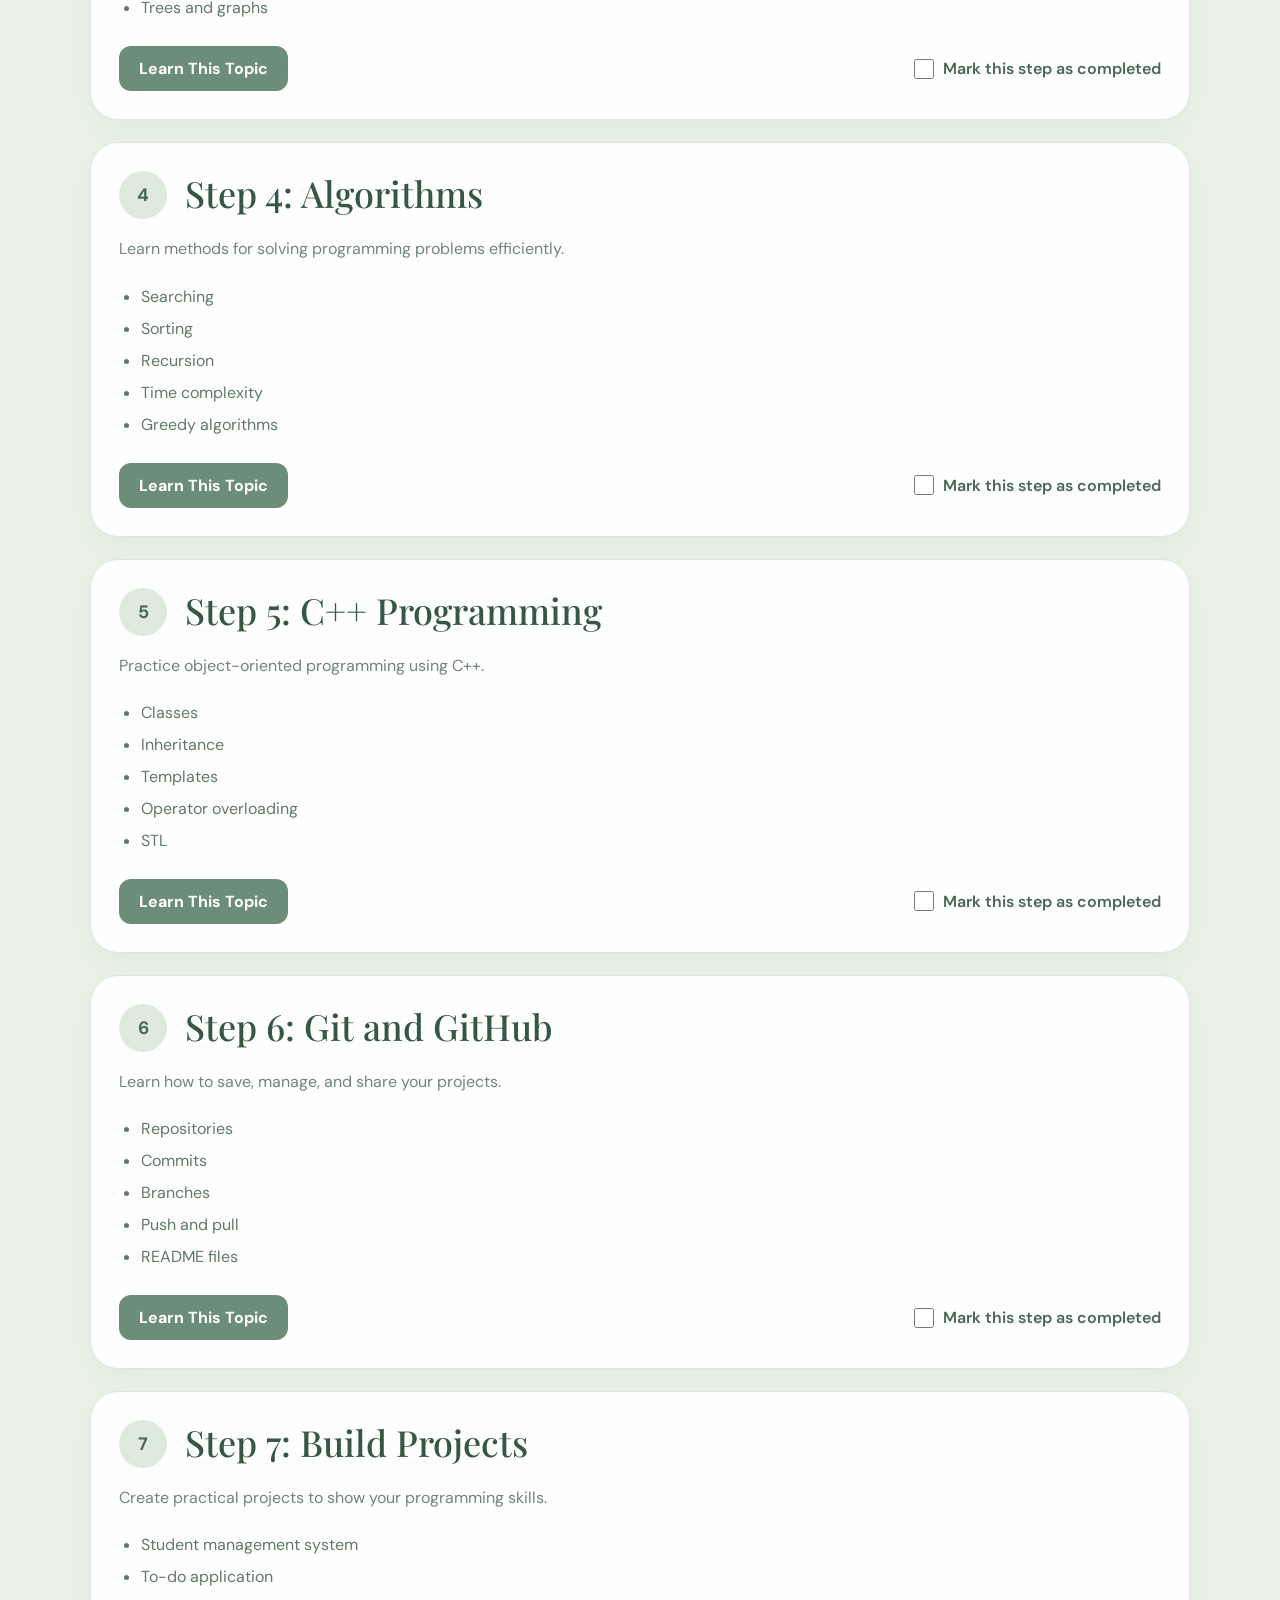
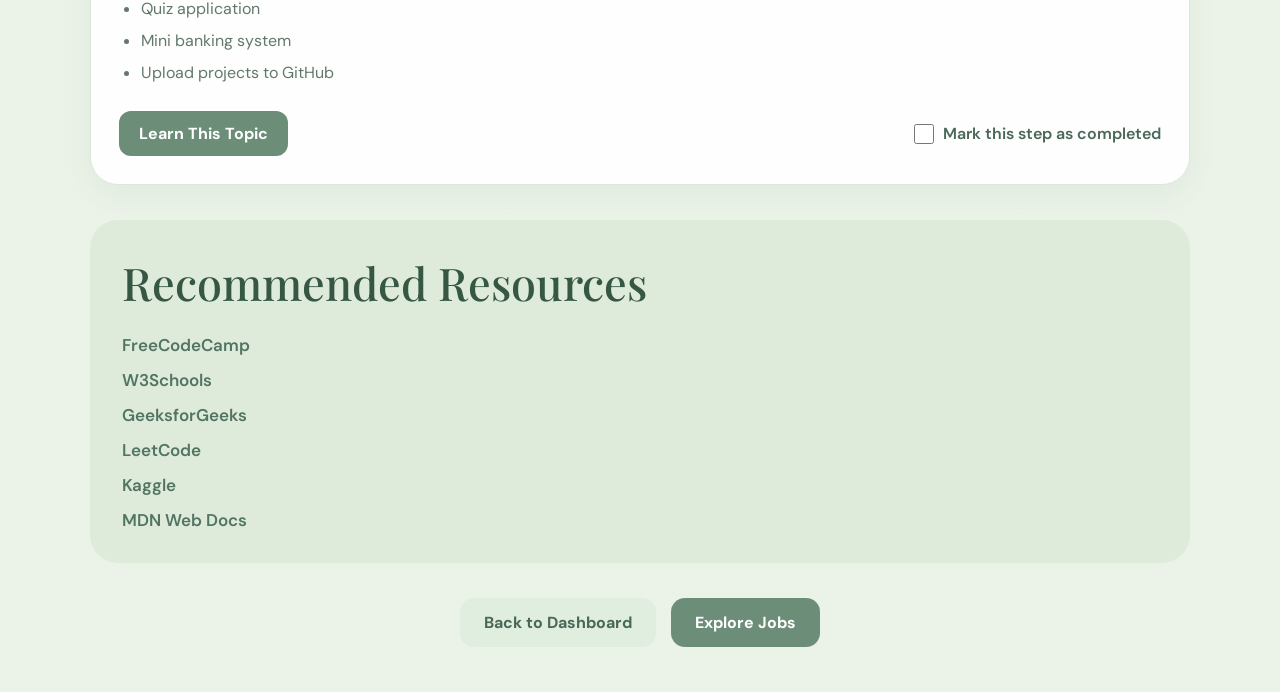
==== commit b390d26c: "Update learning.html" ====
--- a/learning.html
+++ b/learning.html
@@ -98,6 +98,14 @@
       line-height: 1.7;
     }
 
+    .selected-career {
+      display: none;
+      margin-top: 18px;
+      color: #66866f;
+      font-size: 15px;
+      font-weight: 700;
+    }
+
     .selector-card {
       background: rgba(255, 255, 255, 0.94);
       border: 1px solid #d9e5d8;
@@ -374,13 +382,17 @@
 
     <section class="intro">
       <h1>Your Learning Roadmap</h1>
+
       <p>
-        Choose a career and follow each learning step with separate resources,
-        practice websites, and project guidance.
+        Your recommended career is automatically selected from your assessment.
+        You can also choose another career manually.
       </p>
+
+      <div class="selected-career" id="selectedCareerMessage"></div>
     </section>
 
     <section class="selector-card">
+
       <label for="careerSelect">Choose your career:</label>
 
       <select id="careerSelect">
@@ -400,38 +412,24 @@
           <div class="progress-bar" id="progressBar"></div>
         </div>
       </div>
+
     </section>
 
     <section class="roadmap" id="roadmap"></section>
 
     <section class="resources">
+
       <h2>Recommended Resources</h2>
 
       <div class="resource-list">
-        <a href="https://www.freecodecamp.org/" target="_blank">
-          FreeCodeCamp
-        </a>
-
-        <a href="https://www.w3schools.com/" target="_blank">
-          W3Schools
-        </a>
-
-        <a href="https://www.geeksforgeeks.org/" target="_blank">
-          GeeksforGeeks
-        </a>
-
-        <a href="https://leetcode.com/" target="_blank">
-          LeetCode
-        </a>
-
-        <a href="https://www.kaggle.com/" target="_blank">
-          Kaggle
-        </a>
-
-        <a href="https://developer.mozilla.org/" target="_blank">
-          MDN Web Docs
-        </a>
+        <a href="https://www.freecodecamp.org/" target="_blank">FreeCodeCamp</a>
+        <a href="https://www.w3schools.com/" target="_blank">W3Schools</a>
+        <a href="https://www.geeksforgeeks.org/" target="_blank">GeeksforGeeks</a>
+        <a href="https://leetcode.com/" target="_blank">LeetCode</a>
+        <a href="https://www.kaggle.com/" target="_blank">Kaggle</a>
+        <a href="https://developer.mozilla.org/" target="_blank">MDN Web Docs</a>
       </div>
+
     </section>
 
     <div class="bottom-actions">
@@ -446,6 +444,7 @@
     const roadmap = document.getElementById("roadmap");
     const progressText = document.getElementById("progressText");
     const progressBar = document.getElementById("progressBar");
+    const selectedCareerMessage = document.getElementById("selectedCareerMessage");
 
     const careerData = {
       software: {
@@ -838,8 +837,9 @@
 
       roadmap.innerHTML = "";
 
-      selectedCareer.steps.forEach((step, index) => {
+      selectedCareer.steps.forEach(function(step, index) {
         const card = document.createElement("article");
+
         card.className = "step-card";
 
         if (progress[index]) {
@@ -858,7 +858,9 @@
           <p>${step.description}</p>
 
           <ul class="topics">
-            ${step.topics.map(topic => `<li>${topic}</li>`).join("")}
+            ${step.topics.map(function(topic) {
+              return `<li>${topic}</li>`;
+            }).join("")}
           </ul>
 
           <div class="step-actions">
@@ -885,21 +887,81 @@
         roadmap.appendChild(card);
       });
 
-      document.querySelectorAll('input[type="checkbox"]').forEach(checkbox => {
-        checkbox.addEventListener("change", function () {
-          const currentProgress = loadProgress();
-          currentProgress[Number(this.dataset.index)] = this.checked;
-          saveProgress(currentProgress);
-          displayRoadmap();
-          updateProgress();
+      document
+        .querySelectorAll('#roadmap input[type="checkbox"]')
+        .forEach(function(checkbox) {
+          checkbox.addEventListener("change", function() {
+            const currentProgress = loadProgress();
+
+            currentProgress[Number(this.dataset.index)] = this.checked;
+
+            saveProgress(currentProgress);
+            displayRoadmap();
+          });
         });
-      });
 
       updateProgress();
     }
 
-    careerSelect.addEventListener("change", displayRoadmap);
-
+    function convertCareerNameToValue(careerName) {
+      const name = careerName.toLowerCase();
+
+      if (
+        name.includes("frontend") ||
+        name.includes("front end") ||
+        name.includes("web developer") ||
+        name.includes("web development")
+      ) {
+        return "frontend";
+      }
+
+      if (
+        name.includes("data analyst") ||
+        name.includes("data analysis")
+      ) {
+        return "data";
+      }
+
+      if (
+        name.includes("cybersecurity") ||
+        name.includes("cyber security") ||
+        name.includes("security analyst")
+      ) {
+        return "cybersecurity";
+      }
+
+      return "software";
+    }
+
+    function loadAssessmentCareer() {
+      const savedCareer = localStorage.getItem("careerPathSelectedCareer");
+
+      if (!savedCareer) {
+        careerSelect.value = "software";
+        selectedCareerMessage.style.display = "none";
+        return;
+      }
+
+      const careerValue = convertCareerNameToValue(savedCareer);
+
+      careerSelect.value = careerValue;
+
+      selectedCareerMessage.textContent =
+        "Recommended for you: " + careerData[careerValue].title;
+
+      selectedCareerMessage.style.display = "block";
+    }
+
+    careerSelect.addEventListener("change", function() {
+      selectedCareerMessage.textContent =
+        "Selected career: " + careerData[careerSelect.value].title;
+
+      selectedCareerMessage.style.display = "block";
+
+      displayRoadmap();
+    });
+
+    loadAssessmentCareer();
     displayRoadmap();
   </script>
 
